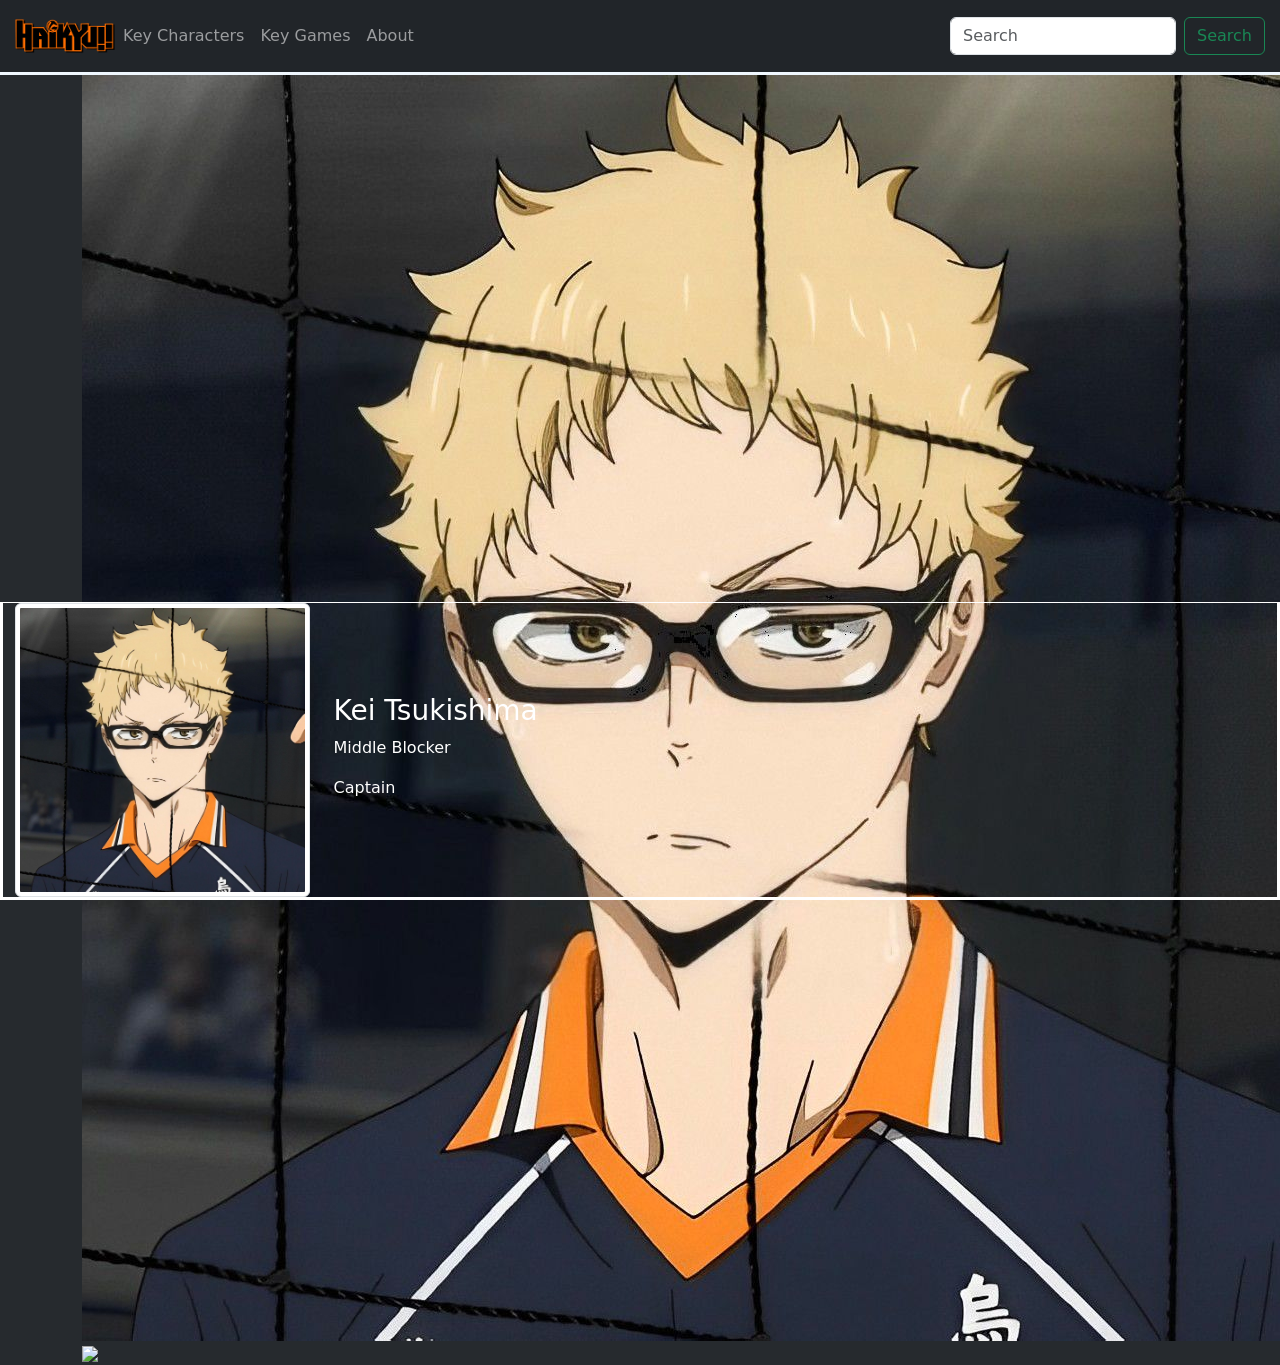
==== characters.html @ 5adc57b7 "worked on character page" ====
<!DOCTYPE html>
<html>

<head>
  <meta charset="utf-8" />
  <meta name="viewport" content="width=device-width, initial-scale=1" />
  <link href="https://cdn.jsdelivr.net/npm/bootstrap@5.3.8/dist/css/bootstrap.min.css" rel="stylesheet"
    integrity="sha384-sRIl4kxILFvY47J16cr9ZwB07vP4J8+LH7qKQnuqkuIAvNWLzeN8tE5YBujZqJLB" crossorigin="anonymous" />
  <link rel="stylesheet" href="style.css">
</head>

<body>
  <nav id="navbar-icon" class="navbar navbar-expand-lg navbar-dark bg-dark">
    <img src="assets/Haikyuu-Symbol.png" width="100px" alt="Haikyuu Symbol"
      class="rounded float-start" href="homepage.html"></img>
    <button class="navbar-toggler" type="button" data-bs-toggle="collapse" data-bs-target="#navbarSupportedContent"
      aria-controls="navbarSupportedContent" aria-expanded="false" aria-label="Toggle navigation">
      <span class="navbar-toggler-icon"></span>
    </button>

    <div class="collapse navbar-collapse" id="navbarSupportedContent">
      <ul class="navbar-nav me-auto mb-2 mb-lg-0">
        <li class="nav-item active">
          <a class="nav-link" href="characters.html">Key Characters<span class="sr-only"></span></a>
        </li>
        <li class="nav-item">
          <a class="nav-link" href="games.html">Key Games</a>
        </li>
        <li class="nav-item">
          <a class="nav-link" href="report.html">About</a>
        </li>
      </ul>
      <form class="d-flex" role="search">
        <input class="form-control me-2" type="search" placeholder="Search" aria-label="Search">
        <button class="btn btn-outline-success" type="submit">Search</button>
      </form>
    </div>
  </nav>

  <div class="container">
    <img src="/assets/tsukki.jpg"id="stats"></img>
    <img src="/assets/tsukki-full.png" id="full-body"></img>

  </div>


  <footer class="footer container-fluid fixed-bottom height-25" id="stats">
    <div class="row align-items-center">
      <div id="character-icon" class="col-3">
        <img src="assets/tsukki.jpg" class="img-thumbnail" alt="character_icon"></img>
      </div>
      <div id="character-info" class="col-9">
        <h3 id="name">Kei Tsukishima</h3>
        <p>Middle Blocker</p>
        <p>Captain</p>
      </div>
    </div>
  </footer>
  <script src="https://cdn.jsdelivr.net/npm/bootstrap@5.3.8/dist/js/bootstrap.bundle.min.js"
    integrity="sha384-FKyoEForCGlyvwx9Hj09JcYn3nv7wiPVlz7YYwJrWVcXK/BmnVDxM+D2scQbITxI"
    crossorigin="anonymous"></script>
  <script src="script.js"></script>
</body>

</html>
---- style.css ----
body {
    background-color: rgba(33, 37, 41, 0.975);
    color: aliceblue;
}

button {
    margin-right: 15px;
}

nav {
    background-color: black;
    border-bottom: 1px solid white;
    border-bottom: solid;
}

footer {
    border-top: 1px solid white;
    border-style: solid;
    color: white;
}

#name {
    padding-top: 10px;
}

#navbar-icon {
    padding-left: 15px;
}

#circle {
    background-color: red;
    border-top-right-radius: 100vh;
    border-top-left-radius: 100vh;
}

label {
    padding: 5px;
}
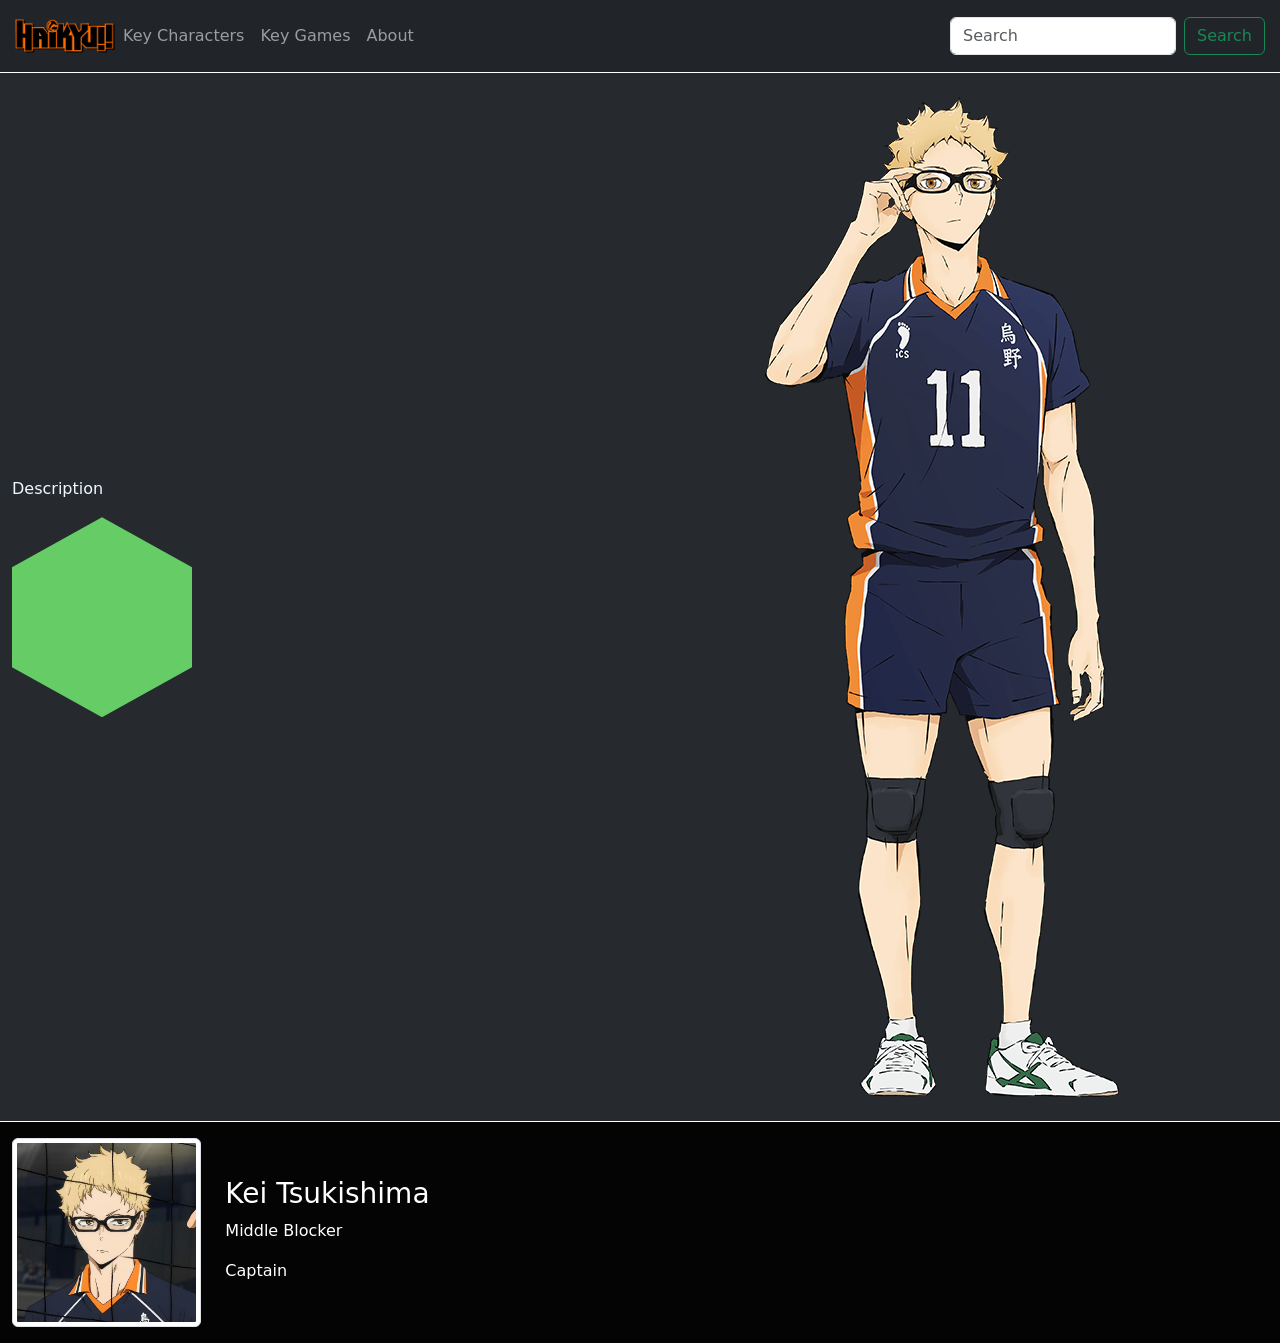
==== commit 69cac0a1: "worked on char page and other pages" ====
--- a/characters.html
+++ b/characters.html
@@ -37,19 +37,24 @@
     </div>
   </nav>
 
-  <div class="container">
-    <img src="/assets/tsukki.jpg"id="stats"></img>
-    <img src="/assets/tsukki-full.png" id="full-body"></img>
+  <main class="container-fluid py-4">
+    <div class="row align-items-center g-4">
+      <div class="col-12 col-lg-6">
+        <p>Description</p>
+        <div class="hexagon-clip"></div>
+      </div>
+      <div class="col-12 col-lg-6">
+        <img src="assets/tsukki-full.jpg" id="full-body" class="img-fluid"></img>
+      </div>
+    </div>
+  </main>
 
-  </div>
-
-
-  <footer class="footer container-fluid fixed-bottom height-25" id="stats">
+  <footer class="container-fluid py-3" id="stats">
     <div class="row align-items-center">
-      <div id="character-icon" class="col-3">
+      <div id="character-icon" class="col-3 col-md-2">
         <img src="assets/tsukki.jpg" class="img-thumbnail" alt="character_icon"></img>
       </div>
-      <div id="character-info" class="col-9">
+      <div id="character-info" class="col-9 col-md-10">
         <h3 id="name">Kei Tsukishima</h3>
         <p>Middle Blocker</p>
         <p>Captain</p>
--- a/style.css
+++ b/style.css
@@ -1,38 +1,60 @@
 body {
-    background-color: rgba(33, 37, 41, 0.975);
-    color: aliceblue;
+  background-color: rgba(33, 37, 41, 0.975);
+  color: aliceblue;
+  min-height: 100vh;
+  display: flex;
+  flex-direction: column;
+}
+
+main {
+  flex: 1 0 auto;
+  padding-top: 1.5rem;
+  padding-bottom: 2rem;
 }
 
 button {
-    margin-right: 15px;
+  margin-right: 15px;
 }
 
 nav {
-    background-color: black;
-    border-bottom: 1px solid white;
-    border-bottom: solid;
+  background-color: black;
+  border-bottom: 1px solid white;
+  position: sticky;
+  top: 0;
+  z-index: 1030;
 }
 
 footer {
-    border-top: 1px solid white;
-    border-style: solid;
-    color: white;
+  border-top: 1px solid white;
+  background-color: rgba(0, 0, 0, 0.9);
+  color: white;
+  width: 100%;
 }
 
 #name {
-    padding-top: 10px;
+  padding-top: 10px;
 }
 
 #navbar-icon {
-    padding-left: 15px;
+  padding-left: 15px;
 }
 
 #circle {
-    background-color: red;
-    border-top-right-radius: 100vh;
-    border-top-left-radius: 100vh;
+  background-color: red;
+  border-top-right-radius: 100vh;
+  border-top-left-radius: 100vh;
+  width: 100%;
+  height: 120px;
+  margin-top: 2rem;
 }
 
 label {
-    padding: 5px;
-}+  padding: 5px;
+}
+
+.hexagon-clip {
+  width: 180px;
+  height: 200px;
+  background-color: #6c6;
+  clip-path: polygon(50% 0%, 100% 25%, 100% 75%, 50% 100%, 0% 75%, 0% 25%);
+}
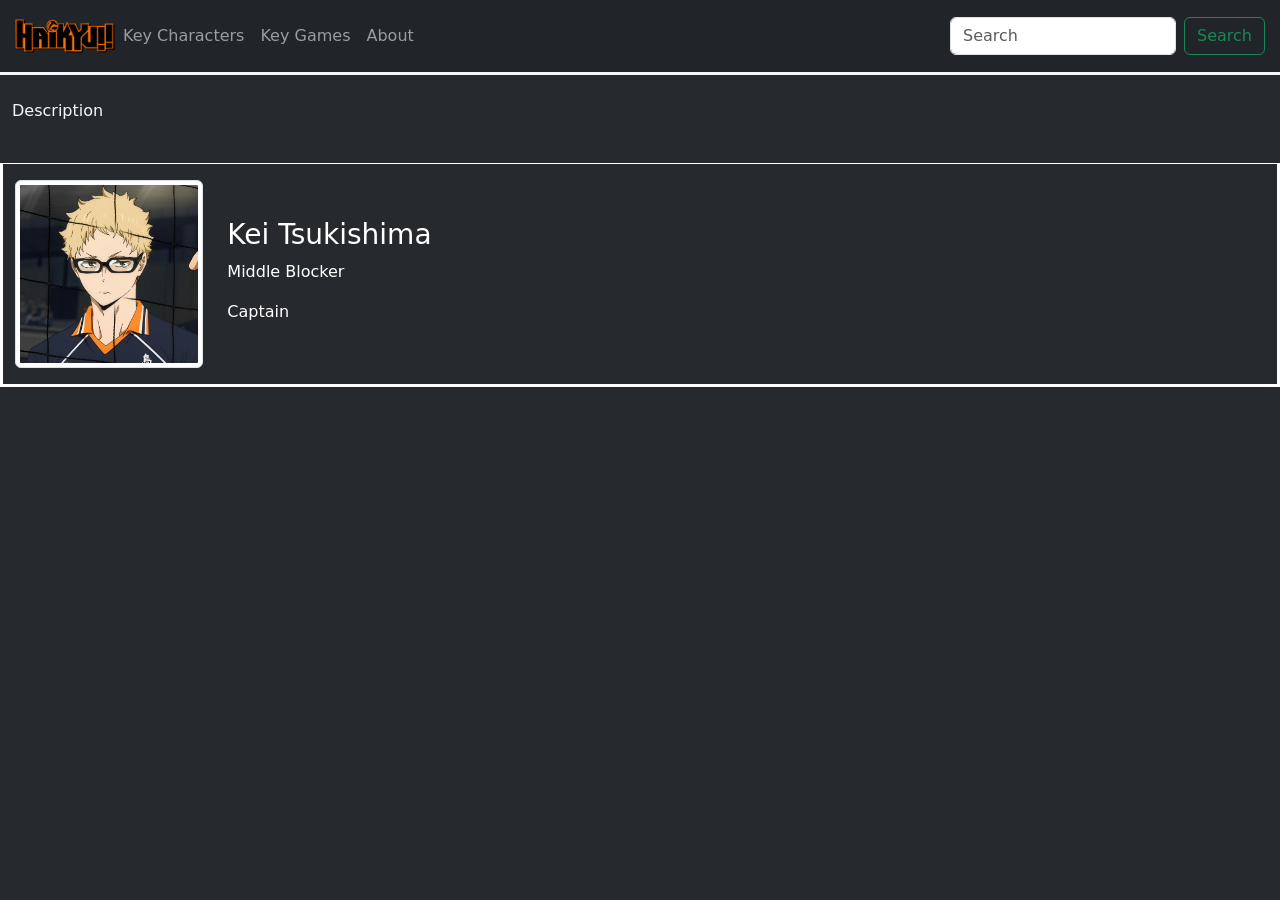
==== commit 486742a6: "finished report page + updated game page a lil" ====
--- a/characters.html
+++ b/characters.html
@@ -41,10 +41,12 @@
     <div class="row align-items-center g-4">
       <div class="col-12 col-lg-6">
         <p>Description</p>
-        <div class="hexagon-clip"></div>
+        <div class="hexagon">
+          <!-- https://circlejourney.net/stardiagram/ -->
+        </div>
       </div>
       <div class="col-12 col-lg-6">
-        <img src="assets/tsukki-full.jpg" id="full-body" class="img-fluid"></img>
+        <!-- <img src="assets/tsukki-full.jpg" id="full-body" class="img-fluid"></img> -->
       </div>
     </div>
   </main>
--- a/style.css
+++ b/style.css
@@ -1,60 +1,70 @@
 body {
-  background-color: rgba(33, 37, 41, 0.975);
-  color: aliceblue;
-  min-height: 100vh;
-  display: flex;
-  flex-direction: column;
-}
-
-main {
-  flex: 1 0 auto;
-  padding-top: 1.5rem;
-  padding-bottom: 2rem;
+    background-color: rgba(33, 37, 41, 0.975);
+    color: aliceblue;
 }
 
 button {
-  margin-right: 15px;
+    margin-right: 15px;
 }
 
 nav {
-  background-color: black;
-  border-bottom: 1px solid white;
-  position: sticky;
-  top: 0;
-  z-index: 1030;
+    background-color: black;
+    border-bottom: 1px solid white;
+    border-bottom: solid;
 }
 
 footer {
-  border-top: 1px solid white;
-  background-color: rgba(0, 0, 0, 0.9);
-  color: white;
-  width: 100%;
+    border-top: 1px solid white;
+    border-style: solid;
+    color: white;
 }
 
 #name {
-  padding-top: 10px;
+    padding-top: 10px;
+}
+
+#game-name {
+    margin-top: 5px;
 }
 
 #navbar-icon {
-  padding-left: 15px;
+    padding-left: 15px;
 }
 
-#circle {
-  background-color: red;
-  border-top-right-radius: 100vh;
-  border-top-left-radius: 100vh;
-  width: 100%;
-  height: 120px;
-  margin-top: 2rem;
+#background {
+    height: 70vh;
+    justify-items: center;
+}
+
+#floor {
+    border-top: 1px solid black;
+    background-color: rgb(235, 203, 98);
+    height: 20vh;
+    width: 100%;
+    display: flex;
+    overflow-x: auto;
+    scroll-snap-type: x mandatory;
+    scroll-behavior: smooth;
+    align-items: stretch;
 }
 
 label {
-  padding: 5px;
+    padding: 5px;
 }
 
-.hexagon-clip {
-  width: 180px;
-  height: 200px;
-  background-color: #6c6;
-  clip-path: polygon(50% 0%, 100% 25%, 100% 75%, 50% 100%, 0% 75%, 0% 25%);
+#complaint {
+    font-size: larger;
+    background-color: rgb(124, 124, 124);
+    width: fit-content;
+    padding: 7px;
+    border-radius: 20px;
+    border: rgb(184, 184, 184) 2px solid;
+    border-width: 12px;
 }
+
+#reportContent {
+    margin-top: 5px;
+    display: grid;
+    justify-content: center;
+    text-align: center;
+}
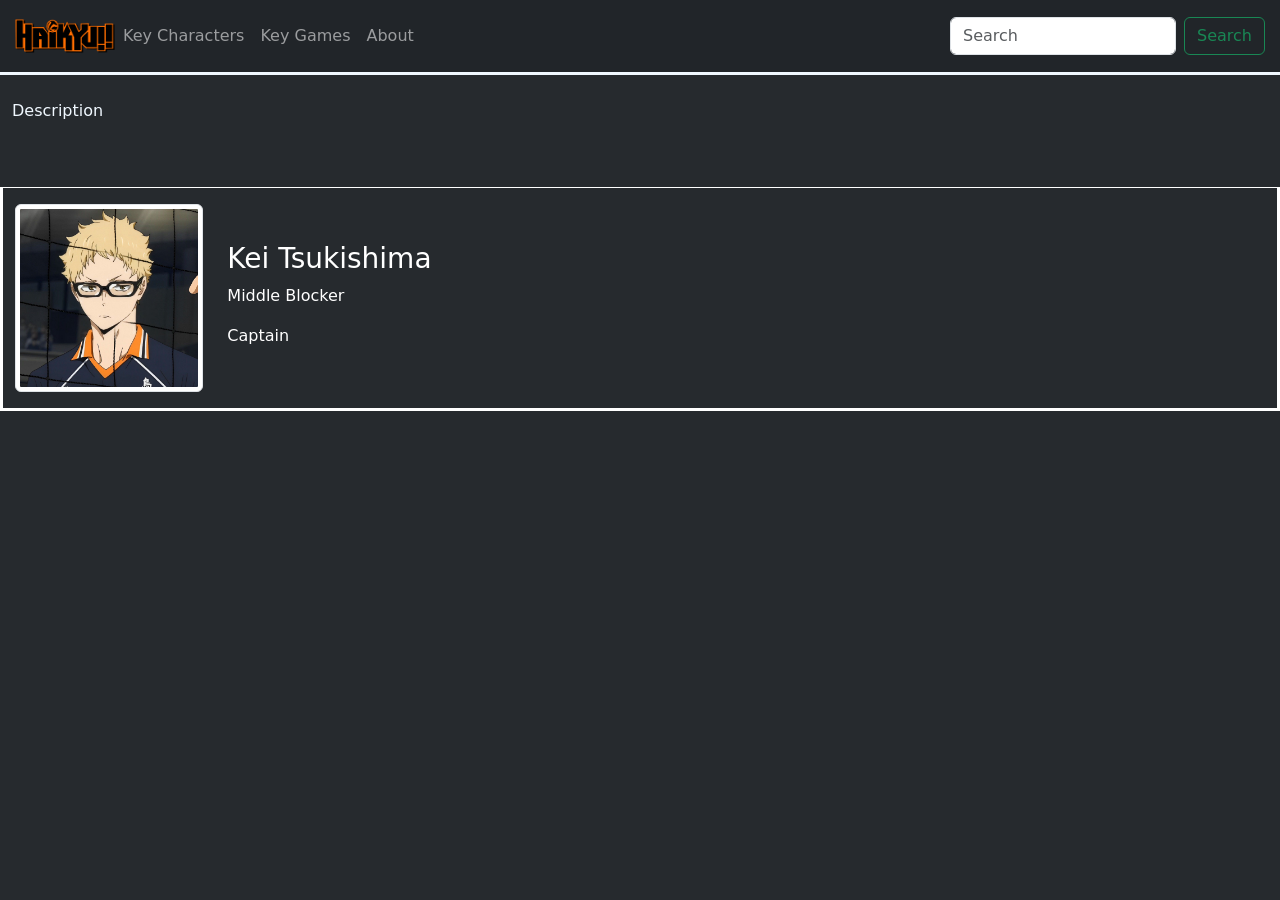
==== commit f07526a1: "finished report page + updated game page a lil" ====
--- a/characters.html
+++ b/characters.html
@@ -41,9 +41,7 @@
     <div class="row align-items-center g-4">
       <div class="col-12 col-lg-6">
         <p>Description</p>
-        <div class="hexagon">
-          <!-- https://circlejourney.net/stardiagram/ -->
-        </div>
+        <img id="stats" src=""><img>
       </div>
       <div class="col-12 col-lg-6">
         <!-- <img src="assets/tsukki-full.jpg" id="full-body" class="img-fluid"></img> -->
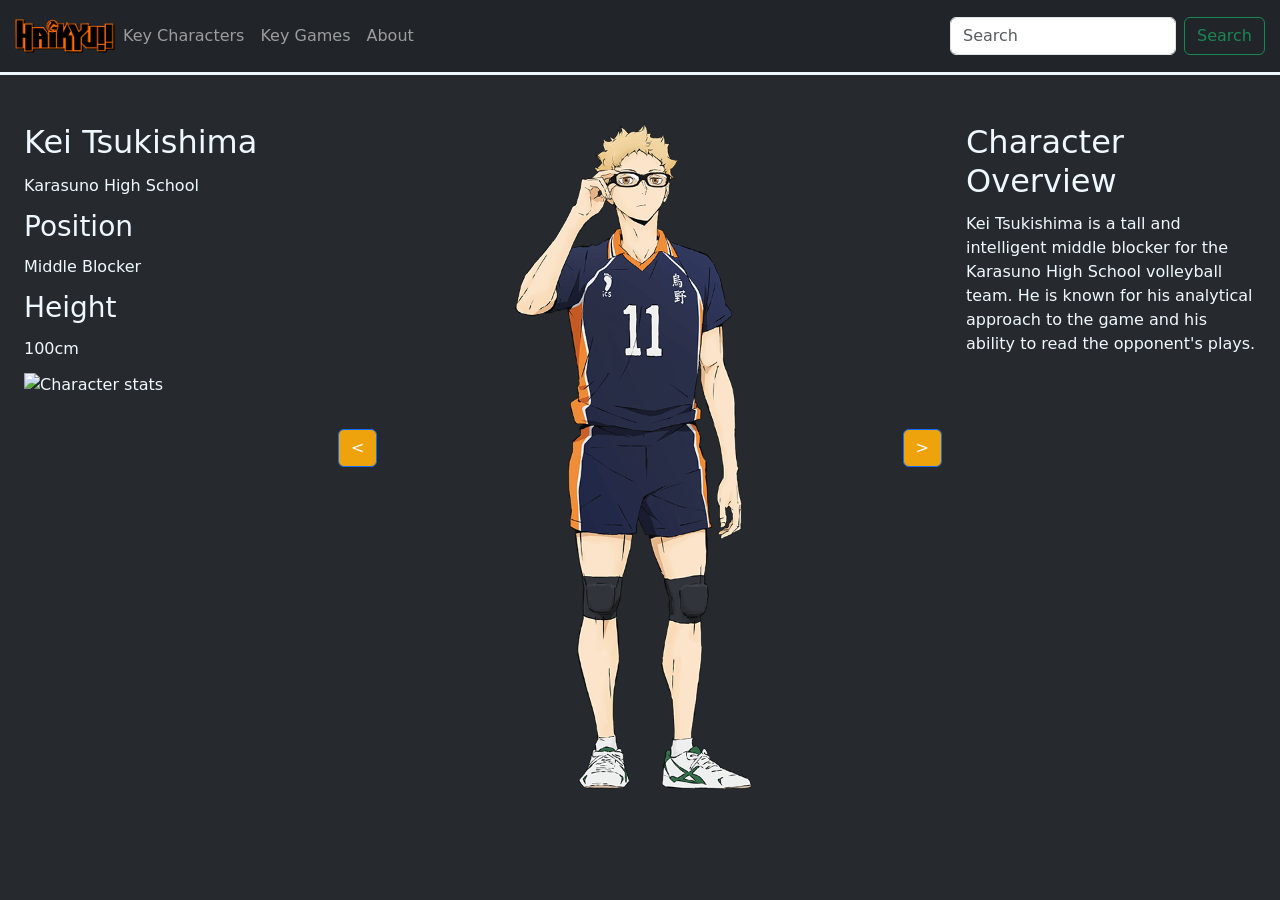
==== commit 4998426c: "worked on char page + added assets for full body" ====
--- a/characters.html
+++ b/characters.html
@@ -37,30 +37,50 @@
     </div>
   </nav>
 
-  <main class="container-fluid py-4">
-    <div class="row align-items-center g-4">
-      <div class="col-12 col-lg-6">
-        <p>Description</p>
-        <img id="stats" src=""><img>
+  <main id="content" class="container-fluid py-4 character-main">
+    <div class="row g-4 align-items-start character-layout">
+      <div class="col-12 col-md-3">
+        <div class="text-row">
+          <h2 id="name" class="mb-0">Kei Tsukishima</h2>
+        </div>
+        <div class="text-row">
+          <p id="team" class="mb-0">Karasuno High School</p>
+        </div>
+        <div class="text-row">
+          <h3 class="mb-0">Position</h3>
+        </div>
+        <div class="text-row">
+          <p id="position" class="mb-0">Middle Blocker</p>
+        </div>
+        <div class="text-row">
+          <h3 class="mb-0">Height</h3>
+        </div>
+        <div class="text-row">
+          <p id="height" class="mb-0">188 cm</p>
+        </div>
+        <div class="text-row">
+          <img id="stats" src="assets/stats.jpg" alt="Character stats">
+        </div>
       </div>
-      <div class="col-12 col-lg-6">
-        <!-- <img src="assets/tsukki-full.jpg" id="full-body" class="img-fluid"></img> -->
+
+      <div class="col-12 col-md-6 character-image-controls">
+        <button class="btn btn-primary mb-3" id="left"><</button>
+        <img src="assets/tsukki-full.jpg" id="full-body" alt="Kei Tsukishima full body">
+        <button class="btn btn-primary mb-3" id="right">></button>
+      </div>
+
+      <div class="col-md-3">
+        <div class="text-row">
+          <h2 class="mb-0">Character Overview</h2>
+        </div>
+        <div class="text-row">
+          <p id="description" class="mb-0">Kei Tsukishima is a first-year student at Karasuno High School and a member of the volleyball team. He is known for his tall stature, sharp intellect, and analytical approach to the game. Despite his initially aloof demeanor, he gradually develops strong bonds with his teammates and becomes a key player in their matches.</p>
+        </div>
       </div>
     </div>
   </main>
 
-  <footer class="container-fluid py-3" id="stats">
-    <div class="row align-items-center">
-      <div id="character-icon" class="col-3 col-md-2">
-        <img src="assets/tsukki.jpg" class="img-thumbnail" alt="character_icon"></img>
-      </div>
-      <div id="character-info" class="col-9 col-md-10">
-        <h3 id="name">Kei Tsukishima</h3>
-        <p>Middle Blocker</p>
-        <p>Captain</p>
-      </div>
-    </div>
-  </footer>
+
   <script src="https://cdn.jsdelivr.net/npm/bootstrap@5.3.8/dist/js/bootstrap.bundle.min.js"
     integrity="sha384-FKyoEForCGlyvwx9Hj09JcYn3nv7wiPVlz7YYwJrWVcXK/BmnVDxM+D2scQbITxI"
     crossorigin="anonymous"></script>
--- a/style.css
+++ b/style.css
@@ -12,15 +12,8 @@
     border-bottom: 1px solid white;
     border-bottom: solid;
 }
-
-footer {
-    border-top: 1px solid white;
-    border-style: solid;
-    color: white;
-}
-
-#name {
-    padding-top: 10px;
+#overview {
+    margin-top: 10px;
 }
 
 #game-name {
@@ -67,4 +60,95 @@
     display: grid;
     justify-content: center;
     text-align: center;
+}
+
+.character-main {
+    padding-bottom: 22vh;
+}
+
+.character-layout {
+    align-items: flex-start;
+    max-width: 1280px;
+    margin: 0 auto;
+}
+
+.text-row {
+    display: block;
+    width: 100%;
+    margin-bottom: 12px;
+}
+
+.character-image-controls {
+    display: flex;
+    justify-content: center;
+    align-items: center;
+    gap: 12px;
+}
+
+.character-image-controls #left,
+.character-image-controls #right {
+    margin-right: 0;
+    margin-bottom: 0;
+    flex: 0 0 auto;
+}
+
+#stats {
+    display: block;
+    margin: 6px 0 0;
+    width: min(100%, 240px);
+    height: auto;
+}
+
+#full-body {
+    display: block;
+    margin: 0 auto;
+    width: auto;
+    max-width: 90%;
+    height: calc(100vh - 28vh);
+    max-height: calc(100vh - 28vh);
+    object-fit: contain;
+}
+
+@media (min-width: 1200px) {
+    #stats {
+        width: min(100%, 280px);
+    }
+
+    #full-body {
+        height: calc(100vh - 26vh);
+        max-height: calc(100vh - 26vh);
+    }
+}
+
+#thumbnail {
+    height: 16vh;
+    width: 16vh;;
+}
+
+@media (max-width: 767.98px) {
+    .character-main {
+        padding-bottom: 24vh;
+    }
+
+    .text-row {
+        text-align: center;
+    }
+
+    #stats {
+        margin: 3px auto 0;
+        width: min(100%, 210px);
+    }
+
+    #full-body {
+        height: calc(100vh - 42vh);
+        max-height: calc(100vh - 42vh);
+    }
+
+    .character-image-controls {
+        gap: 8px;
+    }
+}
+
+#left, #right {
+    background-color: rgb(238, 163, 13);
 }
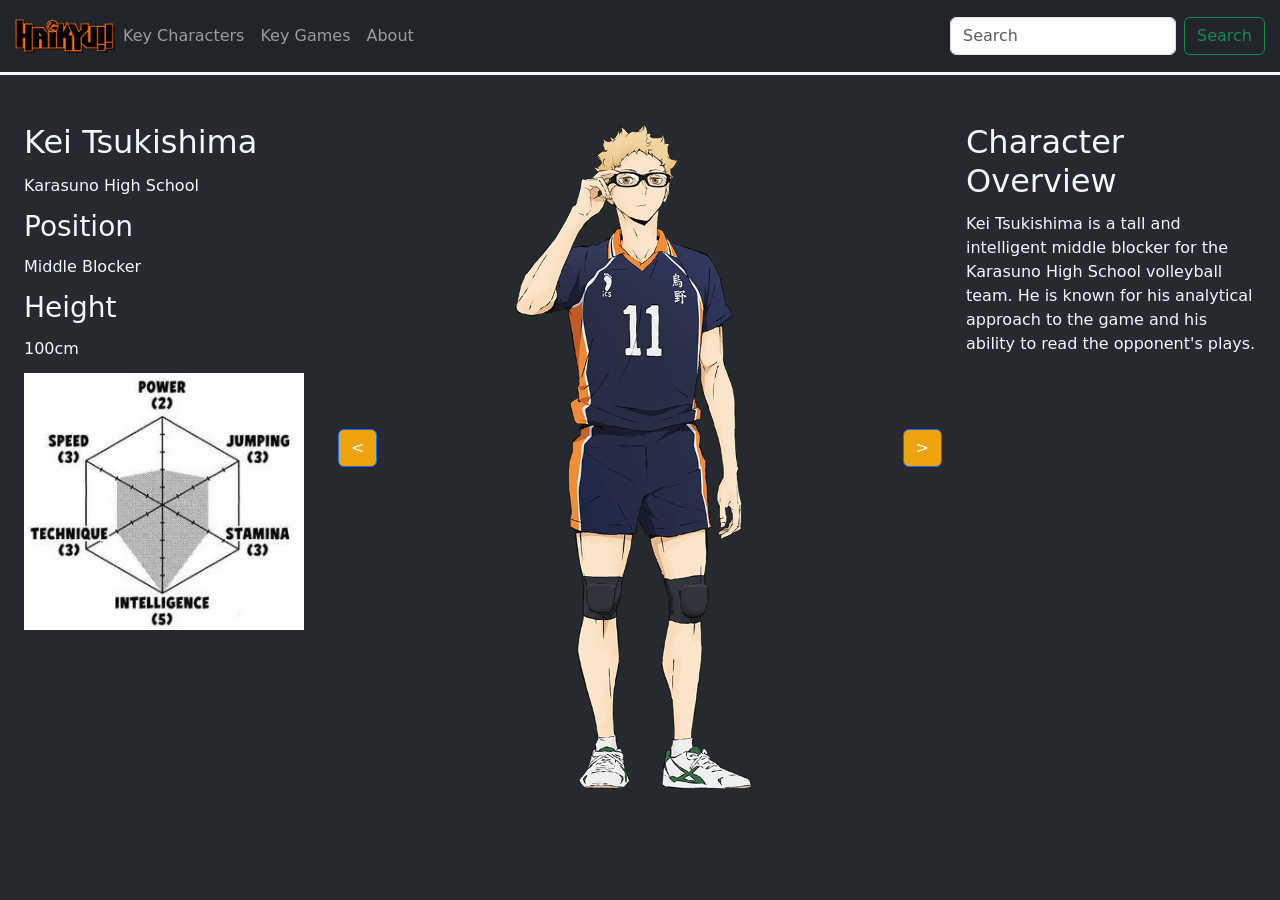
==== commit 0ca35750: "finished char page" ====
--- a/characters.html
+++ b/characters.html
@@ -59,7 +59,7 @@
           <p id="height" class="mb-0">188 cm</p>
         </div>
         <div class="text-row">
-          <img id="stats" src="assets/stats.jpg" alt="Character stats">
+          <img id="stats" src="assets/stats/tsukki-stats.jpg" alt="Character stats">
         </div>
       </div>
 
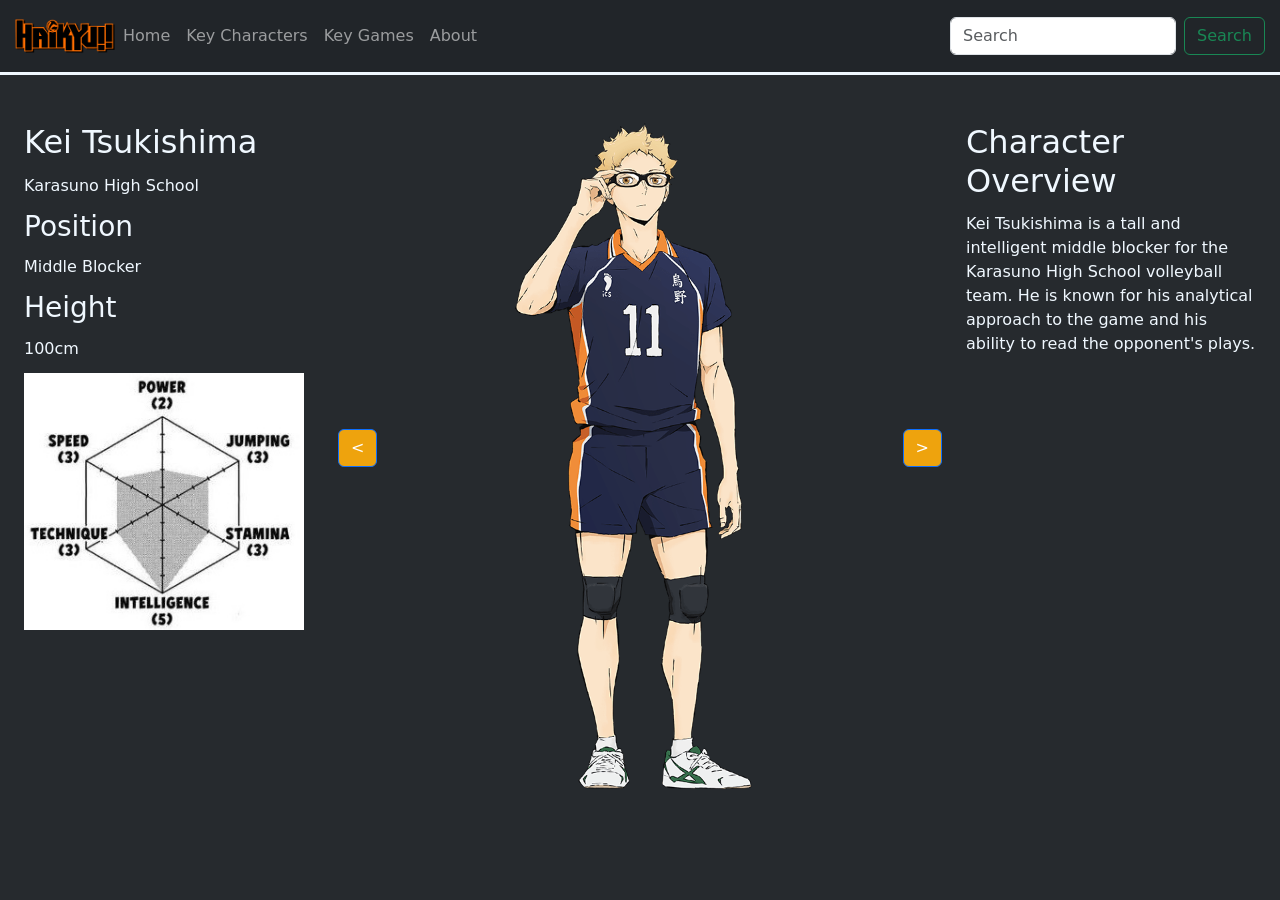
==== commit 2feb089b: "finished up everything" ====
--- a/characters.html
+++ b/characters.html
@@ -20,6 +20,9 @@
 
     <div class="collapse navbar-collapse" id="navbarSupportedContent">
       <ul class="navbar-nav me-auto mb-2 mb-lg-0">
+        <li class="nav-item active">
+          <a class="nav-link" href="homepage.html">Home<span class="sr-only"></span></a>
+        </li>
         <li class="nav-item active">
           <a class="nav-link" href="characters.html">Key Characters<span class="sr-only"></span></a>
         </li>
--- a/style.css
+++ b/style.css
@@ -25,20 +25,8 @@
 }
 
 #background {
-    height: 70vh;
+    height: 10vh;
     justify-items: center;
-}
-
-#floor {
-    border-top: 1px solid black;
-    background-color: rgb(235, 203, 98);
-    height: 20vh;
-    width: 100%;
-    display: flex;
-    overflow-x: auto;
-    scroll-snap-type: x mandatory;
-    scroll-behavior: smooth;
-    align-items: stretch;
 }
 
 label {
@@ -151,4 +139,78 @@
 
 #left, #right {
     background-color: rgb(238, 163, 13);
-}+}
+
+#wrapper {
+    width: 100vw;
+    height: 88vh;
+    margin: 30px auto;
+    border:1px solid #000;
+    background:rgb(250, 211, 84);
+    padding:10px 0 25px 0;
+}
+#outer-wrap {
+    width: 100vw; 
+    height: 88vh;
+    margin:0 auto;
+    overflow: auto; 
+    background:rgba(33, 37, 41, 0.975);
+    border:1px solid #000; 
+    scroll-snap-type: x mandatory;
+    scroll-padding-inline: 20px;
+    scroll-behavior: smooth;
+}
+#inner-wrap {
+    display: flex;
+    width: max-content;
+    gap: 20px;
+    padding: 0 20px;
+}
+.floatbox {
+    flex: 0 0 calc(100vw - 40px);
+    height: 80vh;
+    color:#ffffff;
+    margin-top:20px;
+    scroll-snap-align: start;
+    scroll-snap-stop: always;
+    border-radius: 10px;
+    padding-left: 10px;
+}
+
+#ab-game {
+    background-image: linear-gradient(to bottom right, #F2994A, #6dd5ed);
+}
+
+#sz-game {
+    background-image: linear-gradient(to bottom right, #F2994A, #8E2DE2);
+}
+
+#iz-game {
+    background-image: linear-gradient(to bottom right, #F2994A, #141E30);
+}
+
+#nk-game {
+    background-image: linear-gradient(to bottom right, #F2994A, #ff0000);
+}
+
+marquee {
+    background-color: orange;
+    padding: 20px;
+
+}
+
+#meme {
+    height: 30vh;
+    display: block;
+    margin-left: auto;
+    margin-right: auto;
+    width: 50%;
+}
+
+#ant {
+    border-color: white;
+    height: 65vh;
+    display: block;
+    margin-left: auto;
+    margin-right: auto;
+}
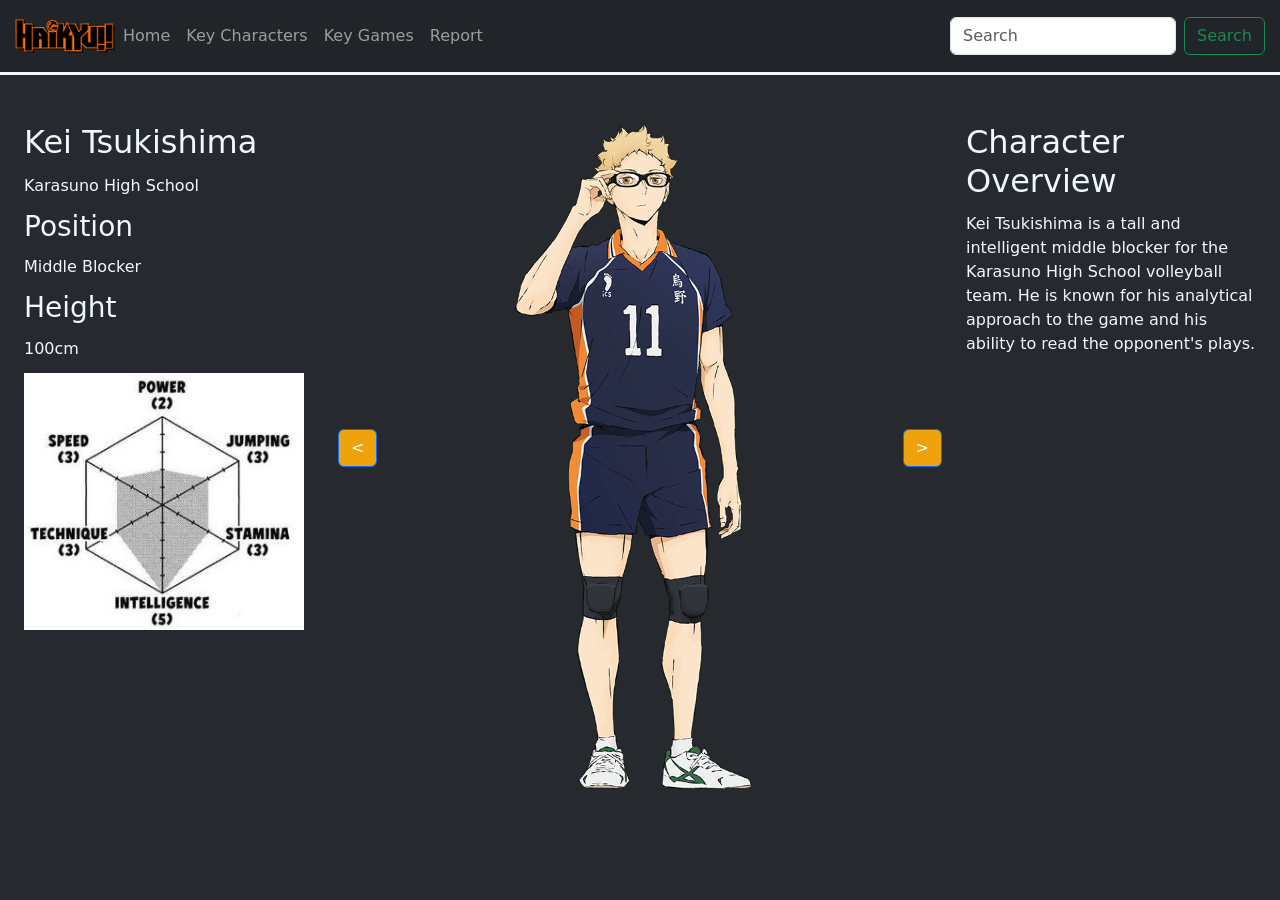
==== commit 278f7657: "finished up everything" ====
--- a/characters.html
+++ b/characters.html
@@ -30,7 +30,7 @@
           <a class="nav-link" href="games.html">Key Games</a>
         </li>
         <li class="nav-item">
-          <a class="nav-link" href="report.html">About</a>
+          <a class="nav-link" href="report.html">Report</a>
         </li>
       </ul>
       <form class="d-flex" role="search">
